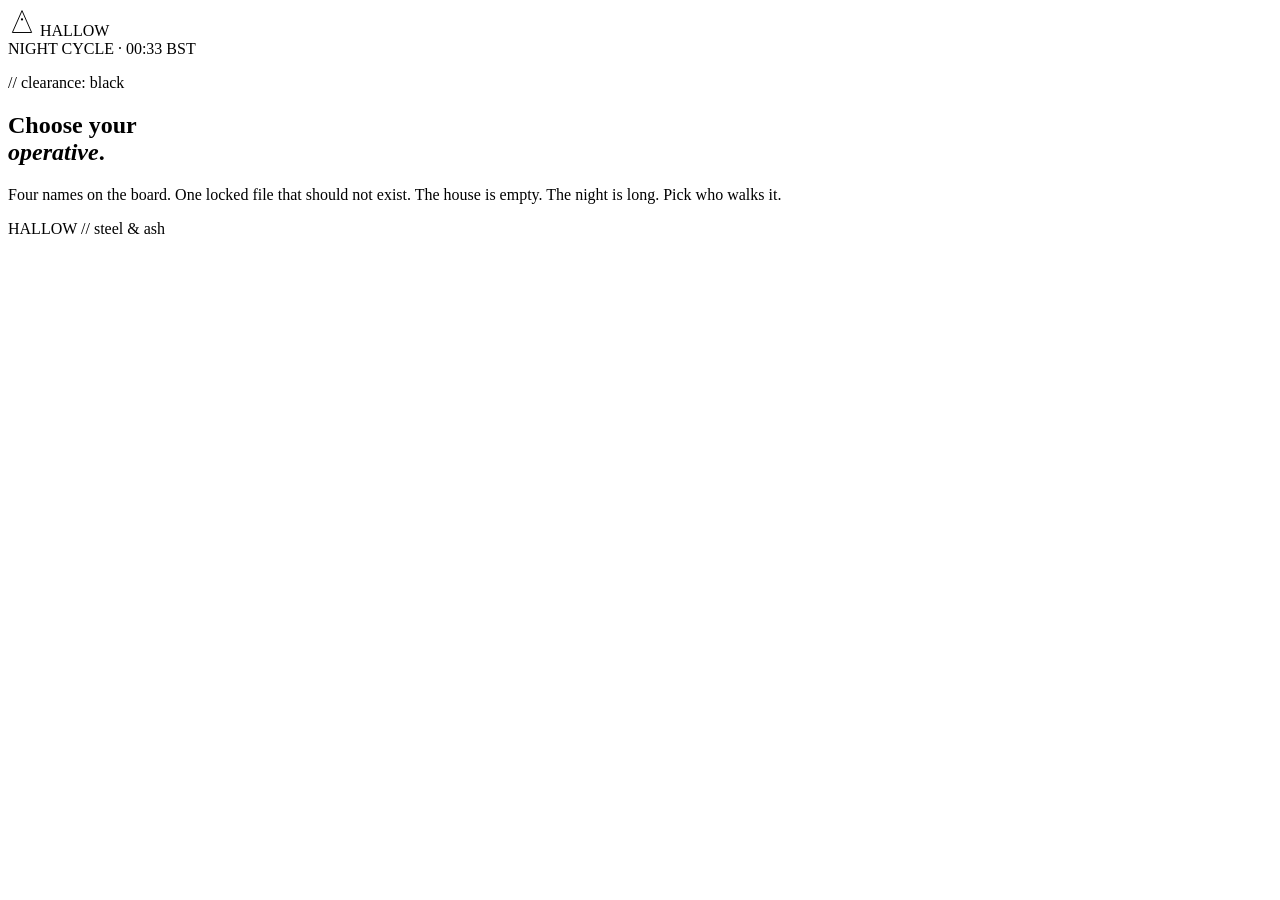
==== index.html @ 13fd1a41 "Add index.html" ====
<!DOCTYPE html>
<html lang="en">
  <head>
    <meta charset="UTF-8" />
    <meta name="viewport" content="width=device-width, initial-scale=1.0" />
    <title>HALLOW — Choose your operative</title>
    <meta name="theme-color" content="#0a0a0b" />
    <meta name="description" content="HALLOW. Dark rooms. Steel edges. One operative. Choose." />
    <meta property="og:title" content="HALLOW" />
    <meta property="og:description" content="Choose your operative." />
    <meta property="og:type" content="website" />
    <link rel="icon" href="data:image/svg+xml,%3Csvg xmlns='http://www.w3.org/2000/svg' viewBox='0 0 64 64'%3E%3Crect width='64' height='64' fill='%230a0a0b'/%3E%3Cpath d='M32 8 L52 54 H12 Z' fill='none' stroke='%239aa3ad' stroke-width='2'/%3E%3Ccircle cx='32' cy='28' r='3' fill='%23c9d2db'/%3E%3C/svg%3E" />
    <link rel="manifest" href="./site.json" />
    <link rel="preconnect" href="https://fonts.googleapis.com" />
    <link rel="preconnect" href="https://fonts.gstatic.com" crossorigin />
    <link href="https://fonts.googleapis.com/css2?family=Cormorant+Garamond:ital,wght@0,500;0,600;1,500&family=IBM+Plex+Mono:wght@400;500&family=Outfit:wght@300;400;500;600&display=swap" rel="stylesheet" />
    <link rel="stylesheet" href="./styles.css" />
  </head>
  <body>
    <div class="noise" aria-hidden="true"></div>
    <div class="vignette" aria-hidden="true"></div>
    <div class="scan" aria-hidden="true"></div>
    <header class="top">
      <div class="mark">
        <svg viewBox="0 0 64 64" width="28" height="28" aria-hidden="true">
          <path d="M32 6 L54 56 H10 Z" fill="none" stroke="currentColor" stroke-width="2.2" />
          <circle cx="32" cy="26" r="2.6" fill="currentColor" />
        </svg>
        <span>HALLOW</span>
      </div>
      <div class="status">
        <span class="dot"></span>
        NIGHT CYCLE · 00:33 BST
      </div>
    </header>
    <main>
      <section class="hero">
        <p class="kicker">// clearance: black</p>
        <h1>Choose your<br /><em>operative</em>.</h1>
        <p class="lede">
          Four names on the board. One locked file that should not exist.
          The house is empty. The night is long. Pick who walks it.
        </p>
      </section>
      <section class="board" id="board" aria-label="Operative select"></section>
      <section class="dossier" id="dossier" hidden>
        <div class="dossier-inner">
          <button class="ghost" id="back" type="button">← return to board</button>
          <div class="dossier-grid">
            <div class="portrait-wrap">
              <div class="portrait" id="portrait"></div>
              <div class="portrait-meta" id="portraitMeta"></div>
            </div>
            <div class="file">
              <p class="file-id" id="fileId"></p>
              <h2 id="fileName"></h2>
              <p class="callsign" id="callsign"></p>
              <dl id="stats"></dl>
              <p class="brief" id="brief"></p>
              <button class="commit" id="commit" type="button">DEPLOY</button>
            </div>
          </div>
        </div>
      </section>
    </main>
    <footer>
      <span>HALLOW // steel & ash</span>
      <span id="clock"></span>
    </footer>
    <div class="toast" id="toast" hidden></div>
    <script src="./app.js"></script>
  </body>
</html>
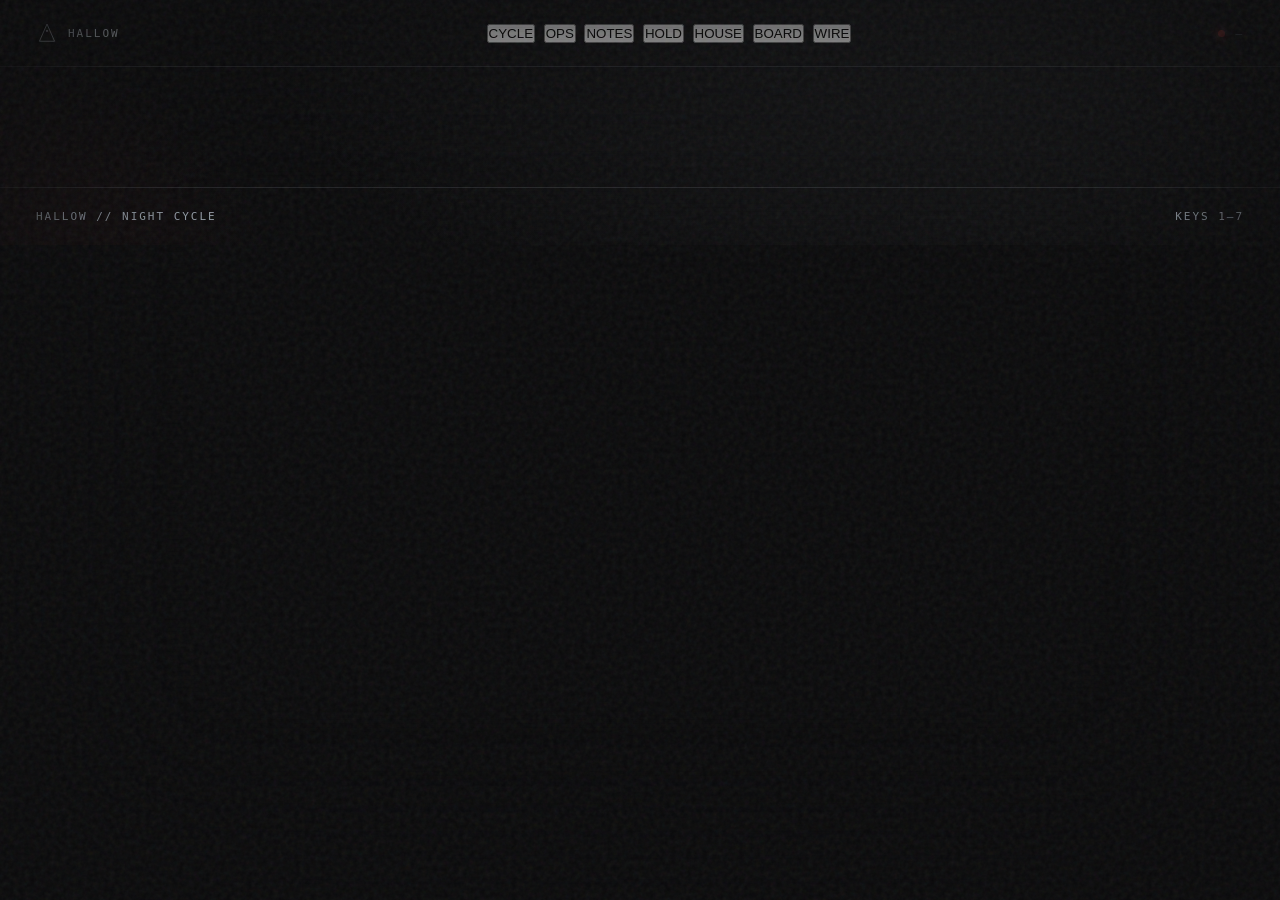
==== commit dad30cf2: "Night Cycle daily desk + Empty House game" ====
--- a/index.html
+++ b/index.html
@@ -3,14 +3,10 @@
   <head>
     <meta charset="UTF-8" />
     <meta name="viewport" content="width=device-width, initial-scale=1.0" />
-    <title>HALLOW — Choose your operative</title>
+    <title>HALLOW — Night Cycle</title>
     <meta name="theme-color" content="#0a0a0b" />
-    <meta name="description" content="HALLOW. Dark rooms. Steel edges. One operative. Choose." />
-    <meta property="og:title" content="HALLOW" />
-    <meta property="og:description" content="Choose your operative." />
-    <meta property="og:type" content="website" />
+    <link rel="manifest" href="./site.json" />
     <link rel="icon" href="data:image/svg+xml,%3Csvg xmlns='http://www.w3.org/2000/svg' viewBox='0 0 64 64'%3E%3Crect width='64' height='64' fill='%230a0a0b'/%3E%3Cpath d='M32 8 L52 54 H12 Z' fill='none' stroke='%239aa3ad' stroke-width='2'/%3E%3Ccircle cx='32' cy='28' r='3' fill='%23c9d2db'/%3E%3C/svg%3E" />
-    <link rel="manifest" href="./site.json" />
     <link rel="preconnect" href="https://fonts.googleapis.com" />
     <link rel="preconnect" href="https://fonts.gstatic.com" crossorigin />
     <link href="https://fonts.googleapis.com/css2?family=Cormorant+Garamond:ital,wght@0,500;0,600;1,500&family=IBM+Plex+Mono:wght@400;500&family=Outfit:wght@300;400;500;600&display=swap" rel="stylesheet" />
@@ -22,50 +18,27 @@
     <div class="scan" aria-hidden="true"></div>
     <header class="top">
       <div class="mark">
-        <svg viewBox="0 0 64 64" width="28" height="28" aria-hidden="true">
+        <svg viewBox="0 0 64 64" width="22" height="22" aria-hidden="true">
           <path d="M32 6 L54 56 H10 Z" fill="none" stroke="currentColor" stroke-width="2.2" />
           <circle cx="32" cy="26" r="2.6" fill="currentColor" />
         </svg>
         <span>HALLOW</span>
       </div>
-      <div class="status">
-        <span class="dot"></span>
-        NIGHT CYCLE · 00:33 BST
-      </div>
+      <nav class="nav" id="nav">
+        <button data-view="cycle" class="on">CYCLE</button>
+        <button data-view="ops">OPS</button>
+        <button data-view="notes">NOTES</button>
+        <button data-view="hold">HOLD</button>
+        <button data-view="house">HOUSE</button>
+        <button data-view="board">BOARD</button>
+        <button data-view="wire" id="wireBtn">WIRE</button>
+      </nav>
+      <div class="status"><span class="dot"></span><span id="clock">—</span></div>
     </header>
-    <main>
-      <section class="hero">
-        <p class="kicker">// clearance: black</p>
-        <h1>Choose your<br /><em>operative</em>.</h1>
-        <p class="lede">
-          Four names on the board. One locked file that should not exist.
-          The house is empty. The night is long. Pick who walks it.
-        </p>
-      </section>
-      <section class="board" id="board" aria-label="Operative select"></section>
-      <section class="dossier" id="dossier" hidden>
-        <div class="dossier-inner">
-          <button class="ghost" id="back" type="button">← return to board</button>
-          <div class="dossier-grid">
-            <div class="portrait-wrap">
-              <div class="portrait" id="portrait"></div>
-              <div class="portrait-meta" id="portraitMeta"></div>
-            </div>
-            <div class="file">
-              <p class="file-id" id="fileId"></p>
-              <h2 id="fileName"></h2>
-              <p class="callsign" id="callsign"></p>
-              <dl id="stats"></dl>
-              <p class="brief" id="brief"></p>
-              <button class="commit" id="commit" type="button">DEPLOY</button>
-            </div>
-          </div>
-        </div>
-      </section>
-    </main>
+    <main id="stage"></main>
     <footer>
-      <span>HALLOW // steel & ash</span>
-      <span id="clock"></span>
+      <span id="footLeft">HALLOW // night cycle</span>
+      <span id="footRight">keys 1–7</span>
     </footer>
     <div class="toast" id="toast" hidden></div>
     <script src="./app.js"></script>
--- a/styles.css
+++ b/styles.css
@@ -0,0 +1,295 @@
+:root {
+  --bg: #0a0a0b;
+  --bg-2: #101114;
+  --steel: #9aa3ad;
+  --steel-2: #c9d2db;
+  --steel-dim: #5c646e;
+  --ash: #1a1c20;
+  --line: rgba(154, 163, 173, 0.18);
+  --red: #8b2e2e;
+  --pink: #d4a0b0;
+  --text: #e8eaed;
+  --muted: #8b919a;
+}
+
+* { box-sizing: border-box; margin: 0; padding: 0; }
+
+html, body {
+  min-height: 100%;
+  background: var(--bg);
+  color: var(--text);
+  font-family: Outfit, system-ui, sans-serif;
+  letter-spacing: 0.01em;
+}
+
+body {
+  background:
+    radial-gradient(1200px 700px at 70% -10%, rgba(154,163,173,0.08), transparent 55%),
+    radial-gradient(800px 500px at -10% 110%, rgba(139,46,46,0.12), transparent 50%),
+    var(--bg);
+}
+
+.noise {
+  pointer-events: none;
+  position: fixed;
+  inset: 0;
+  opacity: 0.07;
+  z-index: 8;
+  background-image: url("data:image/svg+xml,%3Csvg viewBox='0 0 200 200' xmlns='http://www.w3.org/2000/svg'%3E%3Cfilter id='n'%3E%3CfeTurbulence type='fractalNoise' baseFrequency='.85' numOctaves='4' stitchTiles='stitch'/%3E%3C/filter%3E%3Crect width='100%25' height='100%25' filter='url(%23n)'/%3E%3C/svg%3E");
+}
+
+.vignette {
+  pointer-events: none;
+  position: fixed;
+  inset: 0;
+  z-index: 7;
+  box-shadow: inset 0 0 180px 40px #0a0a0b;
+}
+
+.scan {
+  pointer-events: none;
+  position: fixed;
+  inset: 0;
+  z-index: 6;
+  background: repeating-linear-gradient(
+    to bottom,
+    transparent 0 3px,
+    rgba(0,0,0,0.08) 3px 4px
+  );
+  opacity: 0.35;
+}
+
+.top, footer {
+  position: relative;
+  z-index: 2;
+  display: flex;
+  justify-content: space-between;
+  align-items: center;
+  padding: 22px 36px;
+  font-family: "IBM Plex Mono", monospace;
+  font-size: 11px;
+  letter-spacing: 0.18em;
+  color: var(--steel);
+  text-transform: uppercase;
+  border-bottom: 1px solid var(--line);
+}
+
+footer { border-bottom: 0; border-top: 1px solid var(--line); margin-top: 48px; }
+
+.mark {
+  display: flex;
+  align-items: center;
+  gap: 10px;
+  color: var(--steel-2);
+  font-weight: 500;
+}
+
+.status { display: flex; align-items: center; gap: 10px; color: var(--steel-dim); }
+.dot {
+  width: 7px; height: 7px; border-radius: 50%;
+  background: #7d2a2a;
+  box-shadow: 0 0 10px #8b2e2e;
+  animation: pulse 2.4s ease-in-out infinite;
+}
+@keyframes pulse {
+  0%,100% { opacity: 0.55; }
+  50% { opacity: 1; }
+}
+
+main { position: relative; z-index: 2; padding: 48px 36px 24px; max-width: 1280px; margin: 0 auto; }
+
+.hero h1 {
+  font-family: "Cormorant Garamond", serif;
+  font-weight: 500;
+  font-size: clamp(48px, 8vw, 92px);
+  line-height: 0.92;
+  letter-spacing: -0.02em;
+}
+.hero em {
+  font-style: italic;
+  color: var(--steel-2);
+}
+.kicker {
+  font-family: "IBM Plex Mono", monospace;
+  font-size: 11px;
+  letter-spacing: 0.22em;
+  color: var(--steel-dim);
+  text-transform: uppercase;
+  margin-bottom: 18px;
+}
+.lede {
+  max-width: 540px;
+  margin-top: 22px;
+  color: var(--muted);
+  font-weight: 300;
+  line-height: 1.6;
+  font-size: 16px;
+}
+
+.board {
+  margin-top: 56px;
+  display: grid;
+  grid-template-columns: repeat(auto-fit, minmax(210px, 1fr));
+  gap: 16px;
+}
+
+.card {
+  position: relative;
+  background: linear-gradient(180deg, #141518 0%, #0d0e11 100%);
+  border: 1px solid var(--line);
+  min-height: 280px;
+  padding: 20px 18px;
+  cursor: pointer;
+  overflow: hidden;
+  transition: border-color 0.25s, transform 0.25s;
+}
+.card:hover { border-color: rgba(201,210,219,0.45); transform: translateY(-3px); }
+.card.locked { opacity: 0.72; }
+.card.locked:hover { border-color: rgba(212,160,176,0.45); }
+
+.card .id {
+  font-family: "IBM Plex Mono", monospace;
+  font-size: 10px;
+  letter-spacing: 0.2em;
+  color: var(--steel-dim);
+}
+.card h3 {
+  font-family: "Cormorant Garamond", serif;
+  font-size: 32px;
+  font-weight: 500;
+  margin: 10px 0 4px;
+}
+.card .role { color: var(--steel); font-size: 12px; letter-spacing: 0.16em; text-transform: uppercase; }
+.card .bar {
+  position: absolute;
+  left: 0; right: 0; bottom: 0;
+  height: 3px;
+  background: linear-gradient(90deg, var(--steel-dim), var(--steel-2));
+}
+.card.locked .bar { background: linear-gradient(90deg, #5a3340, var(--pink)); }
+.card .seal {
+  position: absolute;
+  top: 16px; right: 16px;
+  font-family: "IBM Plex Mono", monospace;
+  font-size: 9px;
+  letter-spacing: 0.18em;
+  color: var(--pink);
+  border: 1px solid rgba(212,160,176,0.35);
+  padding: 3px 7px;
+}
+
+.dossier { margin-top: 28px; }
+.dossier-inner {
+  border: 1px solid var(--line);
+  background: rgba(16,17,20,0.72);
+  padding: 28px;
+  backdrop-filter: blur(8px);
+}
+.dossier-grid {
+  display: grid;
+  grid-template-columns: 280px 1fr;
+  gap: 36px;
+  margin-top: 20px;
+}
+@media (max-width: 760px) {
+  .dossier-grid { grid-template-columns: 1fr; }
+  .top, footer, main { padding-left: 18px; padding-right: 18px; }
+}
+
+.portrait {
+  aspect-ratio: 3/4;
+  background:
+    linear-gradient(180deg, rgba(154,163,173,0.08), transparent 40%),
+    repeating-linear-gradient(135deg, #15171b 0 8px, #101216 8px 16px);
+  border: 1px solid var(--line);
+  position: relative;
+}
+.portrait::after {
+  content: "NO LIVE FEED";
+  position: absolute;
+  inset: auto 12px 12px 12px;
+  font-family: "IBM Plex Mono", monospace;
+  font-size: 10px;
+  letter-spacing: 0.16em;
+  color: var(--steel-dim);
+}
+.portrait.sophie {
+  background:
+    radial-gradient(circle at 50% 35%, rgba(212,160,176,0.22), transparent 55%),
+    linear-gradient(180deg, #1a1216, #0c0b0d);
+}
+.portrait.sophie::after { content: "FILE UNSTABLE"; color: var(--pink); }
+
+.portrait-meta {
+  margin-top: 10px;
+  font-family: "IBM Plex Mono", monospace;
+  font-size: 10px;
+  letter-spacing: 0.14em;
+  color: var(--steel-dim);
+  text-transform: uppercase;
+}
+
+.file-id, .callsign {
+  font-family: "IBM Plex Mono", monospace;
+  font-size: 11px;
+  letter-spacing: 0.18em;
+  text-transform: uppercase;
+  color: var(--steel-dim);
+}
+.file h2 {
+  font-family: "Cormorant Garamond", serif;
+  font-size: 48px;
+  font-weight: 500;
+  margin: 6px 0 4px;
+}
+.callsign { color: var(--steel); margin-bottom: 20px; }
+.file dl {
+  display: grid;
+  grid-template-columns: 140px 1fr;
+  gap: 8px 16px;
+  margin: 0 0 22px;
+  font-size: 14px;
+}
+.file dt { color: var(--steel-dim); font-family: "IBM Plex Mono", monospace; font-size: 11px; letter-spacing: 0.12em; text-transform: uppercase; }
+.brief { color: var(--muted); line-height: 1.7; max-width: 58ch; margin-bottom: 28px; }
+
+.ghost, .commit {
+  font-family: "IBM Plex Mono", monospace;
+  letter-spacing: 0.16em;
+  text-transform: uppercase;
+  font-size: 11px;
+  cursor: pointer;
+}
+.ghost {
+  background: none;
+  border: 0;
+  color: var(--steel);
+  padding: 0;
+}
+.commit {
+  background: var(--steel-2);
+  color: #0a0a0b;
+  border: 0;
+  padding: 14px 28px;
+  font-weight: 500;
+}
+.commit.locked {
+  background: transparent;
+  color: var(--pink);
+  border: 1px solid rgba(212,160,176,0.45);
+}
+
+.toast {
+  position: fixed;
+  bottom: 28px;
+  left: 50%;
+  transform: translateX(-50%);
+  z-index: 20;
+  background: #141518;
+  border: 1px solid var(--line);
+  padding: 12px 18px;
+  font-family: "IBM Plex Mono", monospace;
+  font-size: 11px;
+  letter-spacing: 0.12em;
+  color: var(--steel-2);
+}
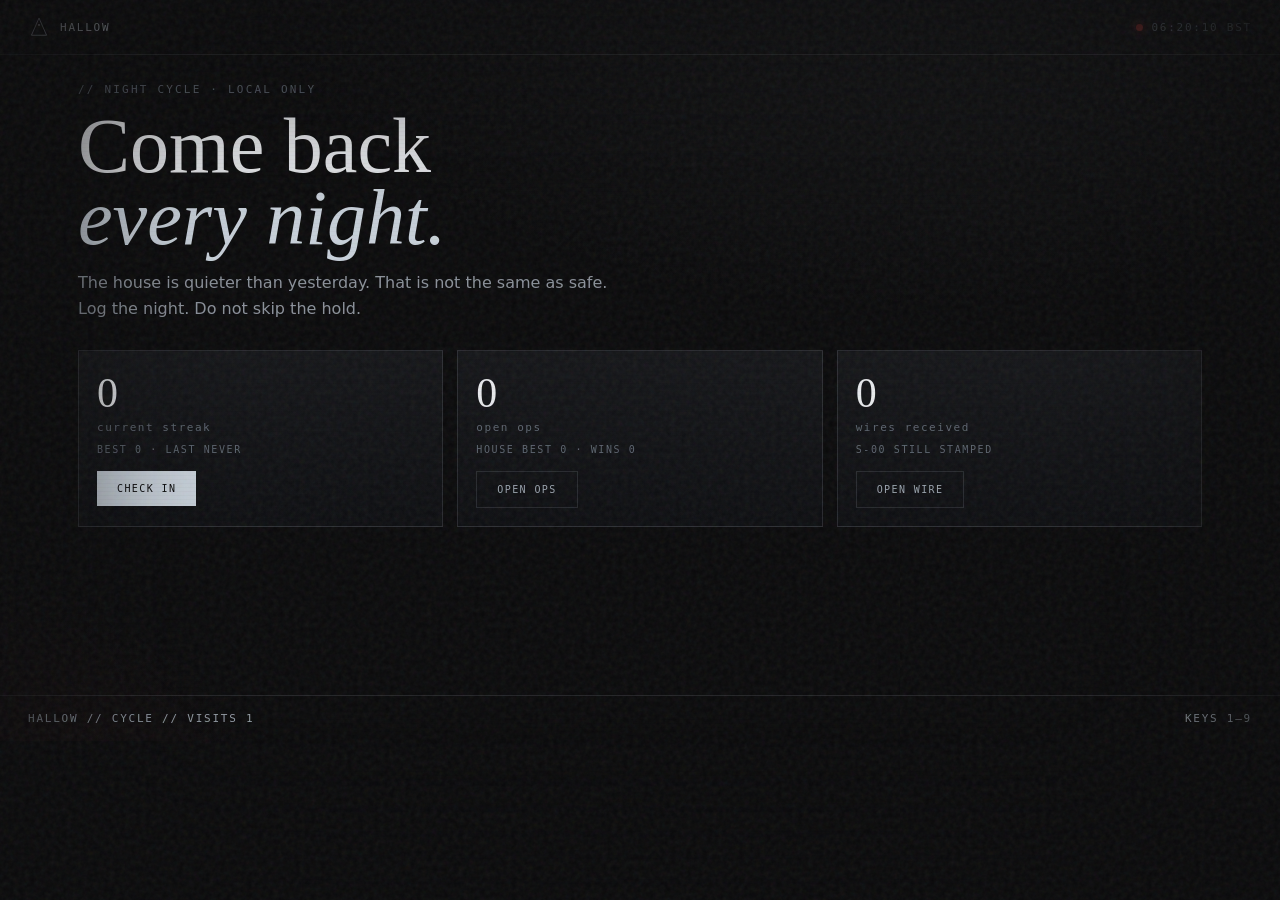
==== commit 26082287: "v2 shell: nine tabs + data.js hook" ====
--- a/index.html
+++ b/index.html
@@ -24,23 +24,16 @@
         </svg>
         <span>HALLOW</span>
       </div>
-      <nav class="nav" id="nav">
-        <button data-view="cycle" class="on">CYCLE</button>
-        <button data-view="ops">OPS</button>
-        <button data-view="notes">NOTES</button>
-        <button data-view="hold">HOLD</button>
-        <button data-view="house">HOUSE</button>
-        <button data-view="board">BOARD</button>
-        <button data-view="wire" id="wireBtn">WIRE</button>
-      </nav>
+      <nav class="nav" id="nav"></nav>
       <div class="status"><span class="dot"></span><span id="clock">—</span></div>
     </header>
     <main id="stage"></main>
     <footer>
       <span id="footLeft">HALLOW // night cycle</span>
-      <span id="footRight">keys 1–7</span>
+      <span id="footRight">keys 1–9</span>
     </footer>
     <div class="toast" id="toast" hidden></div>
+    <script src="./data.js"></script>
     <script src="./app.js"></script>
   </body>
 </html>
--- a/styles.css
+++ b/styles.css
@@ -1,295 +1,105 @@
 :root {
   --bg: #0a0a0b;
-  --bg-2: #101114;
   --steel: #9aa3ad;
   --steel-2: #c9d2db;
   --steel-dim: #5c646e;
-  --ash: #1a1c20;
   --line: rgba(154, 163, 173, 0.18);
-  --red: #8b2e2e;
   --pink: #d4a0b0;
   --text: #e8eaed;
   --muted: #8b919a;
+  --ash: #141518;
 }
-
 * { box-sizing: border-box; margin: 0; padding: 0; }
-
-html, body {
-  min-height: 100%;
-  background: var(--bg);
-  color: var(--text);
-  font-family: Outfit, system-ui, sans-serif;
-  letter-spacing: 0.01em;
-}
-
+html, body { min-height: 100%; background: var(--bg); color: var(--text); font-family: Outfit, system-ui, sans-serif; }
 body {
   background:
-    radial-gradient(1200px 700px at 70% -10%, rgba(154,163,173,0.08), transparent 55%),
-    radial-gradient(800px 500px at -10% 110%, rgba(139,46,46,0.12), transparent 50%),
+    radial-gradient(1200px 700px at 70% -10%, rgba(154,163,173,.08), transparent 55%),
+    radial-gradient(800px 500px at -10% 110%, rgba(139,46,46,.12), transparent 50%),
     var(--bg);
 }
-
-.noise {
-  pointer-events: none;
-  position: fixed;
-  inset: 0;
-  opacity: 0.07;
-  z-index: 8;
-  background-image: url("data:image/svg+xml,%3Csvg viewBox='0 0 200 200' xmlns='http://www.w3.org/2000/svg'%3E%3Cfilter id='n'%3E%3CfeTurbulence type='fractalNoise' baseFrequency='.85' numOctaves='4' stitchTiles='stitch'/%3E%3C/filter%3E%3Crect width='100%25' height='100%25' filter='url(%23n)'/%3E%3C/svg%3E");
-}
-
-.vignette {
-  pointer-events: none;
-  position: fixed;
-  inset: 0;
-  z-index: 7;
-  box-shadow: inset 0 0 180px 40px #0a0a0b;
-}
-
-.scan {
-  pointer-events: none;
-  position: fixed;
-  inset: 0;
-  z-index: 6;
-  background: repeating-linear-gradient(
-    to bottom,
-    transparent 0 3px,
-    rgba(0,0,0,0.08) 3px 4px
-  );
-  opacity: 0.35;
-}
-
+.noise, .vignette, .scan { pointer-events: none; position: fixed; inset: 0; }
+.noise { opacity: .07; z-index: 8; background-image: url("data:image/svg+xml,%3Csvg viewBox='0 0 200 200' xmlns='http://www.w3.org/2000/svg'%3E%3Cfilter id='n'%3E%3CfeTurbulence type='fractalNoise' baseFrequency='.85' numOctaves='4' stitchTiles='stitch'/%3E%3C/filter%3E%3Crect width='100%25' height='100%25' filter='url(%23n)'/%3E%3C/svg%3E"); }
+.vignette { z-index: 7; box-shadow: inset 0 0 180px 40px #0a0a0b; }
+.scan { z-index: 6; opacity: .3; background: repeating-linear-gradient(to bottom, transparent 0 3px, rgba(0,0,0,.08) 3px 4px); }
 .top, footer {
-  position: relative;
-  z-index: 2;
-  display: flex;
-  justify-content: space-between;
-  align-items: center;
-  padding: 22px 36px;
-  font-family: "IBM Plex Mono", monospace;
-  font-size: 11px;
-  letter-spacing: 0.18em;
-  color: var(--steel);
-  text-transform: uppercase;
+  position: relative; z-index: 3;
+  display: flex; justify-content: space-between; align-items: center; gap: 16px;
+  padding: 16px 28px;
+  font-family: "IBM Plex Mono", monospace; font-size: 11px; letter-spacing: .16em;
+  color: var(--steel); text-transform: uppercase;
   border-bottom: 1px solid var(--line);
 }
-
-footer { border-bottom: 0; border-top: 1px solid var(--line); margin-top: 48px; }
-
-.mark {
-  display: flex;
-  align-items: center;
-  gap: 10px;
-  color: var(--steel-2);
-  font-weight: 500;
+footer { border-bottom: 0; border-top: 1px solid var(--line); margin-top: 28px; }
+.mark { display: flex; align-items: center; gap: 10px; color: var(--steel-2); font-weight: 500; flex-shrink: 0; }
+.nav { display: flex; flex-wrap: wrap; gap: 4px; justify-content: center; }
+.nav button, .ghost, .commit, .check, .mini {
+  font-family: "IBM Plex Mono", monospace; letter-spacing: .14em; text-transform: uppercase;
+  font-size: 10px; cursor: pointer; background: none; border: 1px solid transparent; color: var(--steel-dim);
+  padding: 7px 9px;
 }
-
-.status { display: flex; align-items: center; gap: 10px; color: var(--steel-dim); }
-.dot {
-  width: 7px; height: 7px; border-radius: 50%;
-  background: #7d2a2a;
-  box-shadow: 0 0 10px #8b2e2e;
-  animation: pulse 2.4s ease-in-out infinite;
+.nav button.on, .nav button:hover { color: var(--steel-2); border-color: var(--line); }
+.status { display: flex; align-items: center; gap: 8px; color: var(--steel-dim); flex-shrink: 0; }
+.dot { width: 7px; height: 7px; border-radius: 50%; background: #7d2a2a; box-shadow: 0 0 10px #8b2e2e; animation: pulse 2.4s ease-in-out infinite; }
+@keyframes pulse { 50% { opacity: .5; } }
+main { position: relative; z-index: 2; padding: 28px; max-width: 1180px; margin: 0 auto; min-height: 68vh; }
+.hero h1 { font-family: "Cormorant Garamond", serif; font-weight: 500; font-size: clamp(40px, 7vw, 78px); line-height: .92; }
+.hero em { font-style: italic; color: var(--steel-2); }
+.kicker { font-family: "IBM Plex Mono", monospace; font-size: 11px; letter-spacing: .2em; color: var(--steel-dim); text-transform: uppercase; margin-bottom: 14px; }
+.lede { max-width: 560px; margin-top: 16px; color: var(--muted); font-weight: 300; line-height: 1.65; }
+.grid { display: grid; gap: 14px; margin-top: 28px; }
+.grid.three { grid-template-columns: repeat(auto-fit, minmax(220px, 1fr)); }
+.card, .panel {
+  background: linear-gradient(180deg, #141518, #0d0e11);
+  border: 1px solid var(--line); padding: 18px;
 }
-@keyframes pulse {
-  0%,100% { opacity: 0.55; }
-  50% { opacity: 1; }
+.card { min-height: 200px; cursor: pointer; position: relative; transition: transform .2s, border-color .2s; }
+.card:hover { transform: translateY(-3px); border-color: rgba(201,210,219,.45); }
+.card.locked { opacity: .75; }
+.card h3 { font-family: "Cormorant Garamond", serif; font-size: 30px; font-weight: 500; margin: 8px 0 4px; }
+.card .id, .meta { font-family: "IBM Plex Mono", monospace; font-size: 10px; letter-spacing: .16em; color: var(--steel-dim); text-transform: uppercase; }
+.card .role { color: var(--steel); font-size: 12px; letter-spacing: .14em; text-transform: uppercase; }
+.card .bar { position: absolute; left: 0; right: 0; bottom: 0; height: 3px; background: linear-gradient(90deg, var(--steel-dim), var(--steel-2)); }
+.card.locked .bar { background: linear-gradient(90deg, #5a3340, var(--pink)); }
+.seal { position: absolute; top: 14px; right: 14px; font-family: "IBM Plex Mono", monospace; font-size: 9px; letter-spacing: .16em; color: var(--pink); border: 1px solid rgba(212,160,176,.35); padding: 3px 7px; }
+.stat { font-family: "Cormorant Garamond", serif; font-size: 42px; }
+.stat span { font-family: "IBM Plex Mono", monospace; font-size: 11px; letter-spacing: .14em; color: var(--steel-dim); display: block; margin-top: 4px; }
+.commit, .check {
+  background: var(--steel-2); color: #0a0a0b; border: 0; padding: 12px 20px; font-weight: 500; margin-top: 16px;
 }
-
-main { position: relative; z-index: 2; padding: 48px 36px 24px; max-width: 1280px; margin: 0 auto; }
-
-.hero h1 {
-  font-family: "Cormorant Garamond", serif;
-  font-weight: 500;
-  font-size: clamp(48px, 8vw, 92px);
-  line-height: 0.92;
-  letter-spacing: -0.02em;
+.commit.ghosty, .ghost { background: none; color: var(--steel); border: 1px solid var(--line); }
+.commit.pink { background: transparent; color: var(--pink); border: 1px solid rgba(212,160,176,.4); }
+.row { display: flex; gap: 10px; flex-wrap: wrap; align-items: center; }
+input[type="text"], textarea {
+  width: 100%; background: #0c0d10; border: 1px solid var(--line); color: var(--text);
+  padding: 12px 14px; font-family: Outfit, sans-serif; font-size: 15px;
 }
-.hero em {
-  font-style: italic;
-  color: var(--steel-2);
+textarea { min-height: 280px; resize: vertical; line-height: 1.6; }
+.ops li { list-style: none; display: flex; gap: 10px; align-items: flex-start; padding: 10px 0; border-bottom: 1px solid var(--line); }
+.ops li.done { color: var(--steel-dim); text-decoration: line-through; }
+.ops button.x { border: 0; background: none; color: var(--steel-dim); cursor: pointer; margin-left: auto; }
+.hold-face { font-family: "Cormorant Garamond", serif; font-size: clamp(64px, 14vw, 140px); letter-spacing: -.04em; }
+.house-wrap { display: grid; grid-template-columns: 1fr 260px; gap: 20px; }
+@media (max-width: 820px) {
+  .house-wrap, .dossier-grid { grid-template-columns: 1fr; }
+  .top, footer, main { padding-left: 14px; padding-right: 14px; }
+  .nav button { padding: 6px 7px; }
 }
-.kicker {
-  font-family: "IBM Plex Mono", monospace;
-  font-size: 11px;
-  letter-spacing: 0.22em;
-  color: var(--steel-dim);
-  text-transform: uppercase;
-  margin-bottom: 18px;
+.board-grid { display: grid; grid-template-columns: repeat(12, 1fr); gap: 3px; aspect-ratio: 12 / 8; background: #080809; border: 1px solid var(--line); padding: 6px; }
+.cell { background: #121316; position: relative; }
+.cell.wall { background: #1c1e24; }
+.cell.you { background: #c9d2db; }
+.cell.patrol { background: #8b2e2e; }
+.cell.intel { background: #d4a0b0; }
+.cell.exit { box-shadow: inset 0 0 0 2px rgba(212,160,176,.6); }
+.wire p { color: var(--muted); line-height: 1.7; margin: 10px 0; max-width: 62ch; }
+.wire .from { font-family: "IBM Plex Mono", monospace; font-size: 10px; letter-spacing: .16em; color: var(--pink); text-transform: uppercase; }
+.toast {
+  position: fixed; bottom: 24px; left: 50%; transform: translateX(-50%); z-index: 20;
+  background: #141518; border: 1px solid var(--line); padding: 12px 18px;
+  font-family: "IBM Plex Mono", monospace; font-size: 11px; letter-spacing: .1em; color: var(--steel-2);
 }
-.lede {
-  max-width: 540px;
-  margin-top: 22px;
-  color: var(--muted);
-  font-weight: 300;
-  line-height: 1.6;
-  font-size: 16px;
-}
-
-.board {
-  margin-top: 56px;
-  display: grid;
-  grid-template-columns: repeat(auto-fit, minmax(210px, 1fr));
-  gap: 16px;
-}
-
-.card {
-  position: relative;
-  background: linear-gradient(180deg, #141518 0%, #0d0e11 100%);
-  border: 1px solid var(--line);
-  min-height: 280px;
-  padding: 20px 18px;
-  cursor: pointer;
-  overflow: hidden;
-  transition: border-color 0.25s, transform 0.25s;
-}
-.card:hover { border-color: rgba(201,210,219,0.45); transform: translateY(-3px); }
-.card.locked { opacity: 0.72; }
-.card.locked:hover { border-color: rgba(212,160,176,0.45); }
-
-.card .id {
-  font-family: "IBM Plex Mono", monospace;
-  font-size: 10px;
-  letter-spacing: 0.2em;
-  color: var(--steel-dim);
-}
-.card h3 {
-  font-family: "Cormorant Garamond", serif;
-  font-size: 32px;
-  font-weight: 500;
-  margin: 10px 0 4px;
-}
-.card .role { color: var(--steel); font-size: 12px; letter-spacing: 0.16em; text-transform: uppercase; }
-.card .bar {
-  position: absolute;
-  left: 0; right: 0; bottom: 0;
-  height: 3px;
-  background: linear-gradient(90deg, var(--steel-dim), var(--steel-2));
-}
-.card.locked .bar { background: linear-gradient(90deg, #5a3340, var(--pink)); }
-.card .seal {
-  position: absolute;
-  top: 16px; right: 16px;
-  font-family: "IBM Plex Mono", monospace;
-  font-size: 9px;
-  letter-spacing: 0.18em;
-  color: var(--pink);
-  border: 1px solid rgba(212,160,176,0.35);
-  padding: 3px 7px;
-}
-
-.dossier { margin-top: 28px; }
-.dossier-inner {
-  border: 1px solid var(--line);
-  background: rgba(16,17,20,0.72);
-  padding: 28px;
-  backdrop-filter: blur(8px);
-}
-.dossier-grid {
-  display: grid;
-  grid-template-columns: 280px 1fr;
-  gap: 36px;
-  margin-top: 20px;
-}
-@media (max-width: 760px) {
-  .dossier-grid { grid-template-columns: 1fr; }
-  .top, footer, main { padding-left: 18px; padding-right: 18px; }
-}
-
-.portrait {
-  aspect-ratio: 3/4;
-  background:
-    linear-gradient(180deg, rgba(154,163,173,0.08), transparent 40%),
-    repeating-linear-gradient(135deg, #15171b 0 8px, #101216 8px 16px);
-  border: 1px solid var(--line);
-  position: relative;
-}
-.portrait::after {
-  content: "NO LIVE FEED";
-  position: absolute;
-  inset: auto 12px 12px 12px;
-  font-family: "IBM Plex Mono", monospace;
-  font-size: 10px;
-  letter-spacing: 0.16em;
-  color: var(--steel-dim);
-}
-.portrait.sophie {
-  background:
-    radial-gradient(circle at 50% 35%, rgba(212,160,176,0.22), transparent 55%),
-    linear-gradient(180deg, #1a1216, #0c0b0d);
-}
+.dossier-grid { display: grid; grid-template-columns: 240px 1fr; gap: 28px; margin-top: 16px; }
+.portrait { aspect-ratio: 3/4; border: 1px solid var(--line); background: repeating-linear-gradient(135deg, #15171b 0 8px, #101216 8px 16px); position: relative; }
+.portrait::after { content: "NO LIVE FEED"; position: absolute; left: 12px; right: 12px; bottom: 12px; font-family: "IBM Plex Mono", monospace; font-size: 10px; letter-spacing: .14em; color: var(--steel-dim); }
+.portrait.sophie { background: radial-gradient(circle at 50% 35%, rgba(212,160,176,.22), transparent 55%), linear-gradient(180deg, #1a1216, #0c0b0d); }
 .portrait.sophie::after { content: "FILE UNSTABLE"; color: var(--pink); }
-
-.portrait-meta {
-  margin-top: 10px;
-  font-family: "IBM Plex Mono", monospace;
-  font-size: 10px;
-  letter-spacing: 0.14em;
-  color: var(--steel-dim);
-  text-transform: uppercase;
-}
-
-.file-id, .callsign {
-  font-family: "IBM Plex Mono", monospace;
-  font-size: 11px;
-  letter-spacing: 0.18em;
-  text-transform: uppercase;
-  color: var(--steel-dim);
-}
-.file h2 {
-  font-family: "Cormorant Garamond", serif;
-  font-size: 48px;
-  font-weight: 500;
-  margin: 6px 0 4px;
-}
-.callsign { color: var(--steel); margin-bottom: 20px; }
-.file dl {
-  display: grid;
-  grid-template-columns: 140px 1fr;
-  gap: 8px 16px;
-  margin: 0 0 22px;
-  font-size: 14px;
-}
-.file dt { color: var(--steel-dim); font-family: "IBM Plex Mono", monospace; font-size: 11px; letter-spacing: 0.12em; text-transform: uppercase; }
-.brief { color: var(--muted); line-height: 1.7; max-width: 58ch; margin-bottom: 28px; }
-
-.ghost, .commit {
-  font-family: "IBM Plex Mono", monospace;
-  letter-spacing: 0.16em;
-  text-transform: uppercase;
-  font-size: 11px;
-  cursor: pointer;
-}
-.ghost {
-  background: none;
-  border: 0;
-  color: var(--steel);
-  padding: 0;
-}
-.commit {
-  background: var(--steel-2);
-  color: #0a0a0b;
-  border: 0;
-  padding: 14px 28px;
-  font-weight: 500;
-}
-.commit.locked {
-  background: transparent;
-  color: var(--pink);
-  border: 1px solid rgba(212,160,176,0.45);
-}
-
-.toast {
-  position: fixed;
-  bottom: 28px;
-  left: 50%;
-  transform: translateX(-50%);
-  z-index: 20;
-  background: #141518;
-  border: 1px solid var(--line);
-  padding: 12px 18px;
-  font-family: "IBM Plex Mono", monospace;
-  font-size: 11px;
-  letter-spacing: 0.12em;
-  color: var(--steel-2);
-}
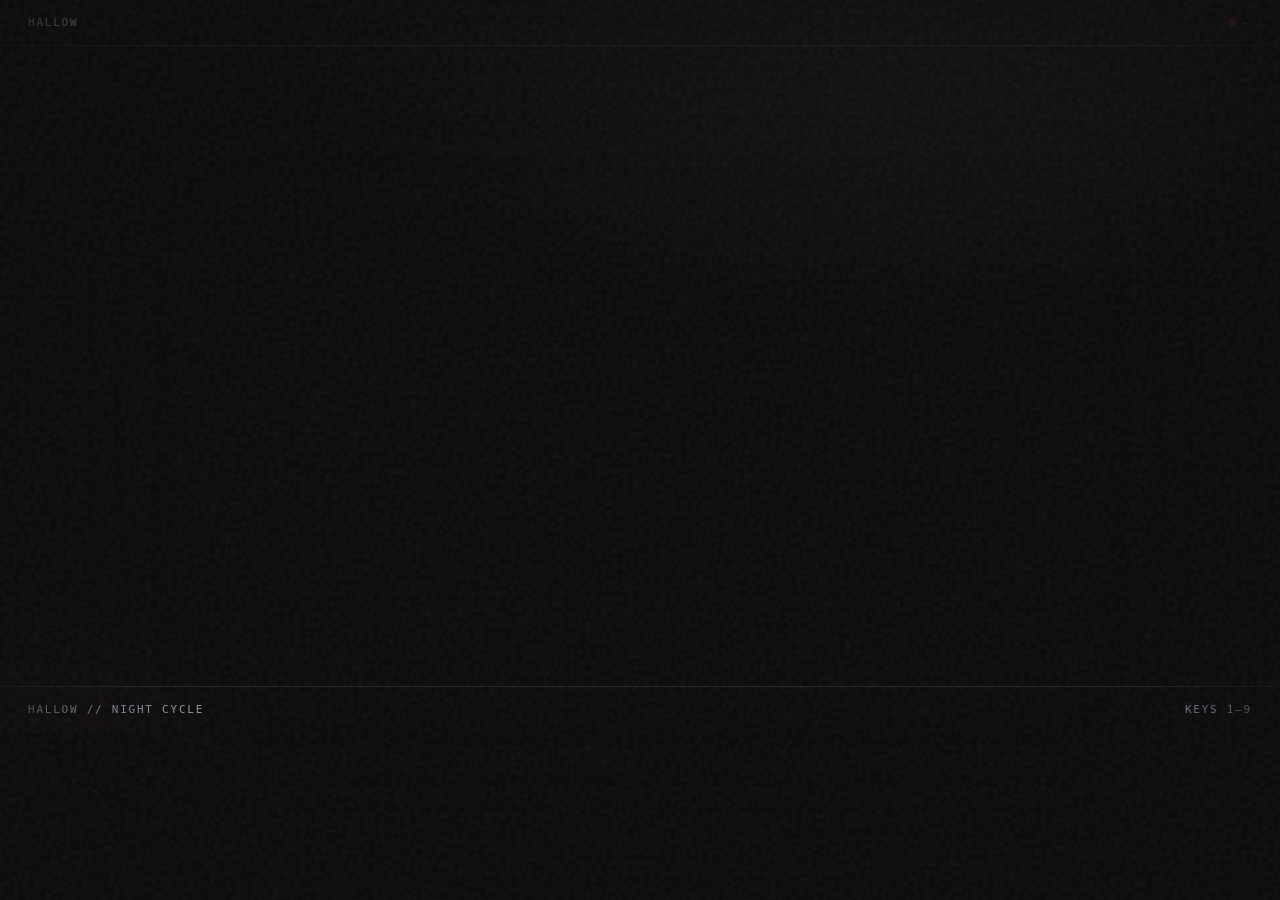
==== commit c0f64093: "v2 list styles" ====
--- a/index.html
+++ b/index.html
@@ -6,24 +6,18 @@
     <title>HALLOW — Night Cycle</title>
     <meta name="theme-color" content="#0a0a0b" />
     <link rel="manifest" href="./site.json" />
-    <link rel="icon" href="data:image/svg+xml,%3Csvg xmlns='http://www.w3.org/2000/svg' viewBox='0 0 64 64'%3E%3Crect width='64' height='64' fill='%230a0a0b'/%3E%3Cpath d='M32 8 L52 54 H12 Z' fill='none' stroke='%239aa3ad' stroke-width='2'/%3E%3Ccircle cx='32' cy='28' r='3' fill='%23c9d2db'/%3E%3C/svg%3E" />
+    <link rel="stylesheet" href="./styles.css" />
+    <link rel="stylesheet" href="./extra.css" />
     <link rel="preconnect" href="https://fonts.googleapis.com" />
     <link rel="preconnect" href="https://fonts.gstatic.com" crossorigin />
     <link href="https://fonts.googleapis.com/css2?family=Cormorant+Garamond:ital,wght@0,500;0,600;1,500&family=IBM+Plex+Mono:wght@400;500&family=Outfit:wght@300;400;500;600&display=swap" rel="stylesheet" />
-    <link rel="stylesheet" href="./styles.css" />
   </head>
   <body>
     <div class="noise" aria-hidden="true"></div>
     <div class="vignette" aria-hidden="true"></div>
     <div class="scan" aria-hidden="true"></div>
     <header class="top">
-      <div class="mark">
-        <svg viewBox="0 0 64 64" width="22" height="22" aria-hidden="true">
-          <path d="M32 6 L54 56 H10 Z" fill="none" stroke="currentColor" stroke-width="2.2" />
-          <circle cx="32" cy="26" r="2.6" fill="currentColor" />
-        </svg>
-        <span>HALLOW</span>
-      </div>
+      <div class="mark"><span>HALLOW</span></div>
       <nav class="nav" id="nav"></nav>
       <div class="status"><span class="dot"></span><span id="clock">—</span></div>
     </header>
--- a/extra.css
+++ b/extra.css
@@ -0,0 +1,5 @@
+h1.page,h2.page{font-family:"Cormorant Garamond",serif;font-weight:500;font-size:clamp(36px,6vw,56px)}
+.list{display:flex;flex-direction:column;gap:8px;margin-top:18px}
+.rowline{text-align:left;width:100%;background:#141518;border:1px solid rgba(154,163,173,.18);color:#e8eaed;padding:12px 14px;font-family:"IBM Plex Mono",monospace;font-size:11px;letter-spacing:.08em;cursor:pointer}
+.rowline.dim{color:#5c646e;cursor:default}
+#notes{margin-top:18px}
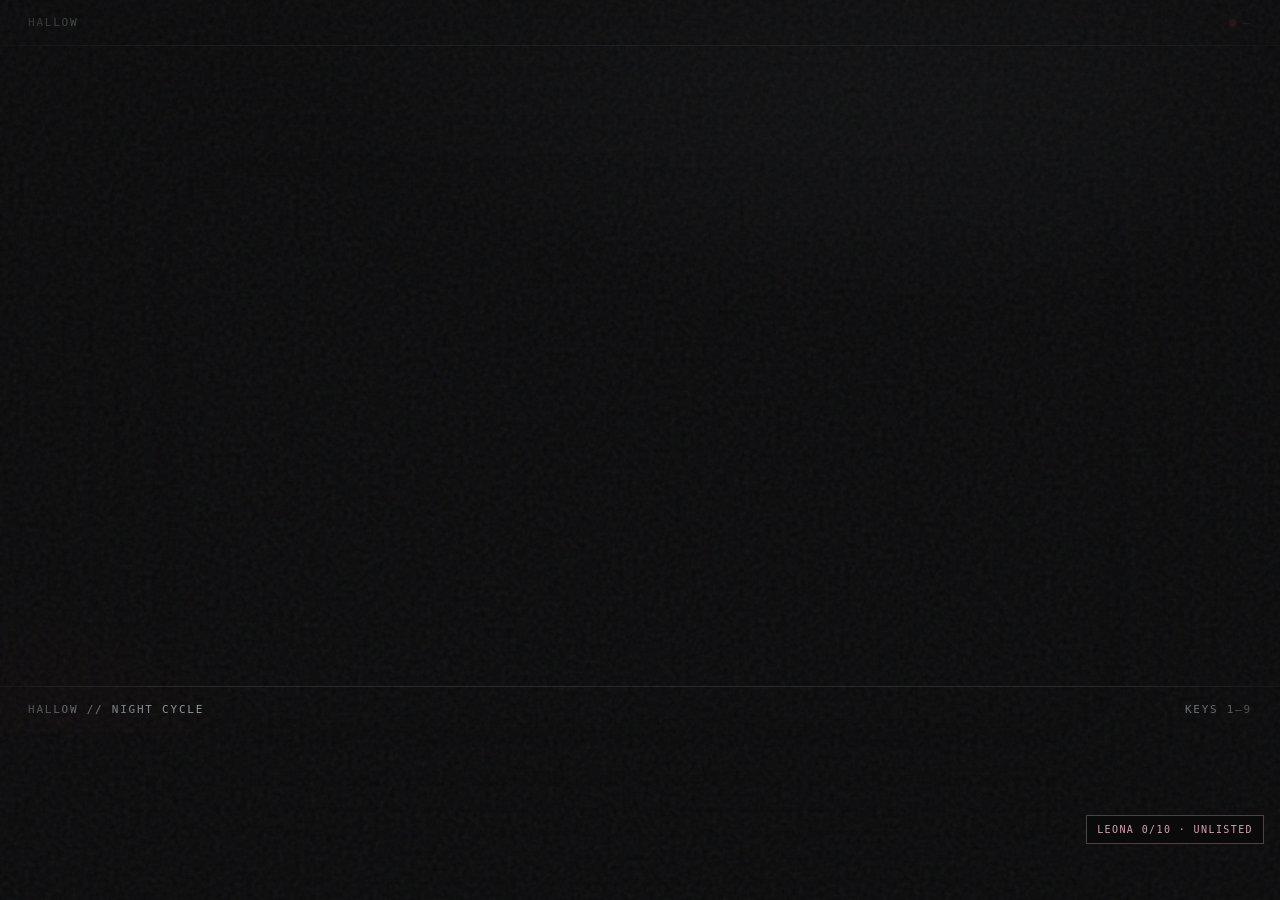
==== commit 2c5975f3: "Load extra.css and Engineer Leona rank chip" ====
--- a/index.html
+++ b/index.html
@@ -5,7 +5,6 @@
     <meta name="viewport" content="width=device-width, initial-scale=1.0" />
     <title>HALLOW — Night Cycle</title>
     <meta name="theme-color" content="#0a0a0b" />
-    <link rel="manifest" href="./site.json" />
     <link rel="stylesheet" href="./styles.css" />
     <link rel="stylesheet" href="./extra.css" />
     <link rel="preconnect" href="https://fonts.googleapis.com" />
@@ -29,5 +28,6 @@
     <div class="toast" id="toast" hidden></div>
     <script src="./data.js"></script>
     <script src="./app.js"></script>
+    <script src="./leona.js"></script>
   </body>
 </html>
